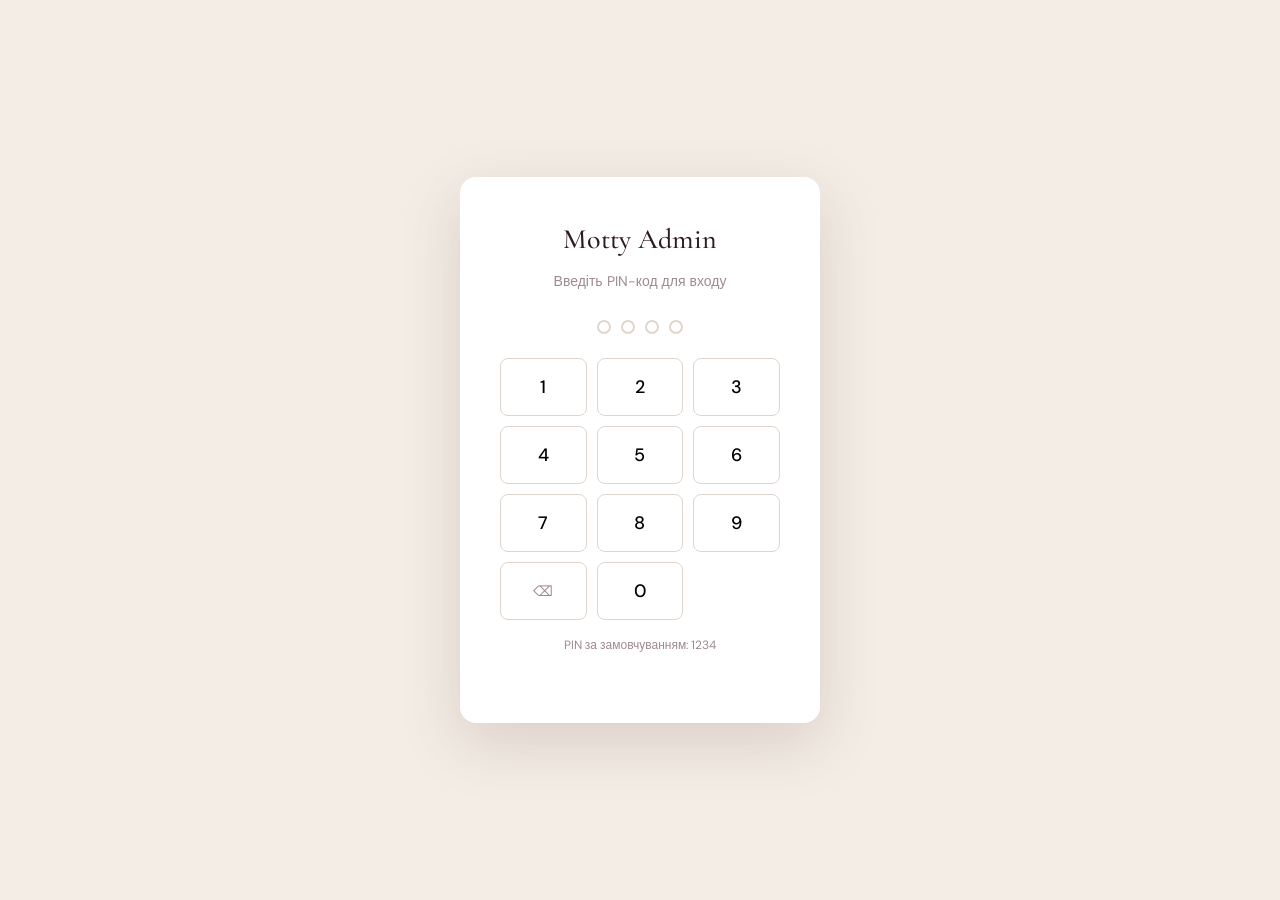
==== admin.html @ df40e2c7 "initial commit" ====
<!DOCTYPE html>
<html lang="uk">
<head>
<meta charset="UTF-8">
<meta name="viewport" content="width=device-width, initial-scale=1.0">
<title>Адмінка — Motty Handmade</title>
<link rel="stylesheet" href="css/base.css">
<link rel="stylesheet" href="css/admin.css">
</head>
<body>
<script>
// Run immediately (not DOMContentLoaded) for instant display
(function(){
  var auth;
  try { auth = sessionStorage.getItem('motty_admin_auth'); } catch(e){}
  if (auth === 'ok') {
    document.addEventListener('DOMContentLoaded', function(){
      document.getElementById('loginScreen').style.display = 'none';
      document.getElementById('appScreen').style.display = 'grid';
      Admin.initLogin();
    });
  } else {
    document.addEventListener('DOMContentLoaded', function(){
      document.getElementById('loginScreen').style.display = 'flex';
      document.getElementById('appScreen').style.display = 'none';
      Admin.initLogin();
    });
  }
})();
</script>

<!-- ═══ LOGIN ═══ -->
<div id="loginScreen" class="admin-login" style="display:none">
  <div class="admin-login-box">
    <h2>Motty Admin</h2>
    <p>Введіть PIN-код для входу</p>
    <div class="admin-pin">
      <div class="pin-dot" id="pd0"></div>
      <div class="pin-dot" id="pd1"></div>
      <div class="pin-dot" id="pd2"></div>
      <div class="pin-dot" id="pd3"></div>
    </div>
    <div class="numpad">
      <button class="num-key" onclick="Admin.pressNum('1')">1</button>
      <button class="num-key" onclick="Admin.pressNum('2')">2</button>
      <button class="num-key" onclick="Admin.pressNum('3')">3</button>
      <button class="num-key" onclick="Admin.pressNum('4')">4</button>
      <button class="num-key" onclick="Admin.pressNum('5')">5</button>
      <button class="num-key" onclick="Admin.pressNum('6')">6</button>
      <button class="num-key" onclick="Admin.pressNum('7')">7</button>
      <button class="num-key" onclick="Admin.pressNum('8')">8</button>
      <button class="num-key" onclick="Admin.pressNum('9')">9</button>
      <button class="num-key del" onclick="Admin.pressBack()">⌫</button>
      <button class="num-key" onclick="Admin.pressNum('0')">0</button>
      <div></div>
    </div>
    <p style="font-size:12px;color:var(--mute);margin-top:16px">PIN за замовчуванням: 1234</p>
  </div>
</div>

<!-- ═══ APP ═══ -->
<div id="appScreen" class="admin-layout" style="display:none">

  <!-- Sidebar -->
  <aside class="admin-sidebar">
    <div class="admin-brand">
      <h2>Motty Admin</h2>
      <p>Панель управління</p>
    </div>
    <nav class="admin-nav">
      <button class="admin-nav-item" data-tab="dashboard" onclick="Admin.switchTab('dashboard')">
        <svg width="17" height="17" fill="none" stroke="currentColor" stroke-width="2" viewBox="0 0 24 24"><rect x="3" y="3" width="7" height="7"/><rect x="14" y="3" width="7" height="7"/><rect x="14" y="14" width="7" height="7"/><rect x="3" y="14" width="7" height="7"/></svg>
        Дашборд
      </button>
      <button class="admin-nav-item" data-tab="orders" onclick="Admin.switchTab('orders')">
        <svg width="17" height="17" fill="none" stroke="currentColor" stroke-width="2" viewBox="0 0 24 24"><path d="M6 2L3 6v14a2 2 0 002 2h14a2 2 0 002-2V6l-3-4z"/><line x1="3" y1="6" x2="21" y2="6"/><path d="M16 10a4 4 0 01-8 0"/></svg>
        Замовлення
      </button>
      <button class="admin-nav-item" data-tab="products" onclick="Admin.switchTab('products')">
        <svg width="17" height="17" fill="none" stroke="currentColor" stroke-width="2" viewBox="0 0 24 24"><path d="M21 16V8a2 2 0 00-1-1.73l-7-4a2 2 0 00-2 0l-7 4A2 2 0 003 8v8a2 2 0 001 1.73l7 4a2 2 0 002 0l7-4A2 2 0 0021 16z"/></svg>
        Товари
      </button>
      <button class="admin-nav-item" data-tab="settings" onclick="Admin.switchTab('settings')">
        <svg width="17" height="17" fill="none" stroke="currentColor" stroke-width="2" viewBox="0 0 24 24"><circle cx="12" cy="12" r="3"/><path d="M19.4 15a1.65 1.65 0 00.33 1.82l.06.06a2 2 0 010 2.83 2 2 0 01-2.83 0l-.06-.06a1.65 1.65 0 00-1.82-.33 1.65 1.65 0 00-1 1.51V21a2 2 0 01-4 0v-.09A1.65 1.65 0 009 19.4a1.65 1.65 0 00-1.82.33l-.06.06a2 2 0 01-2.83-2.83l.06-.06A1.65 1.65 0 004.68 15a1.65 1.65 0 00-1.51-1H3a2 2 0 010-4h.09A1.65 1.65 0 004.6 9a1.65 1.65 0 00-.33-1.82l-.06-.06a2 2 0 012.83-2.83l.06.06A1.65 1.65 0 009 4.68a1.65 1.65 0 001-1.51V3a2 2 0 014 0v.09a1.65 1.65 0 001 1.51 1.65 1.65 0 001.82-.33l.06-.06a2 2 0 012.83 2.83l-.06.06A1.65 1.65 0 0019.4 9a1.65 1.65 0 001.51 1H21a2 2 0 010 4h-.09a1.65 1.65 0 00-1.51 1z"/></svg>
        Налаштування
      </button>
    </nav>
    <div class="admin-logout">
      <a href="index.html" style="display:block;margin-bottom:8px;font-size:13px;color:#9E8A8E">← До магазину</a>
      <button onclick="Admin.logout()">Вийти</button>
    </div>
  </aside>

  <!-- Main -->
  <div class="admin-main">
    <div class="admin-topbar">
      <h1 id="adminPageTitle">Дашборд</h1>
      <span style="font-size:13px;color:var(--mute)" id="adminDate"></span>
    </div>

    <div class="admin-content">

      <!-- ── DASHBOARD ── -->
      <div id="tab-dashboard" class="admin-tab">
        <div class="admin-stats">
          <div class="stat-card">
            <div class="label">Всього замовлень</div>
            <div class="value" id="statOrders">0</div>
            <div class="sub">за весь час</div>
          </div>
          <div class="stat-card">
            <div class="label">Виручка</div>
            <div class="value" id="statRevenue">0 ₴</div>
            <div class="sub">загальна</div>
          </div>
          <div class="stat-card">
            <div class="label">Нові замовлення</div>
            <div class="value" id="statNew">0</div>
            <div class="sub delta-ok">потребують обробки</div>
          </div>
          <div class="stat-card">
            <div class="label">Сьогодні</div>
            <div class="value" id="statToday">0</div>
            <div class="sub">замовлень</div>
          </div>
        </div>
        <div class="admin-table-wrap">
          <div class="admin-table-head">
            <h3>Останні замовлення</h3>
            <button class="btn btn-outline btn-sm" onclick="Admin.switchTab('orders')">Всі замовлення</button>
          </div>
          <div style="overflow-x:auto">
            <table>
              <thead><tr>
                <th>ID</th><th>Покупець</th><th>Телефон</th>
                <th>Сума</th><th>Статус</th><th>Дата</th><th>Дія</th>
              </tr></thead>
              <tbody id="recentOrdersBody"></tbody>
            </table>
          </div>
        </div>
      </div>

      <!-- ── ORDERS ── -->
      <div id="tab-orders" class="admin-tab" style="display:none">
        <div class="admin-table-wrap">
          <div class="admin-table-head">
            <h3>Всі замовлення</h3>
            <div class="admin-search">
              <input type="text" placeholder="Пошук за ID, ім'ям, телефоном..."
                oninput="Admin.searchOrders(this.value)">
            </div>
          </div>
          <div style="overflow-x:auto">
            <table>
              <thead><tr>
                <th>ID</th><th>Покупець</th><th>Товари</th>
                <th>Сума</th><th>Доставка</th><th>Статус</th><th>Дата</th><th>Дія</th>
              </tr></thead>
              <tbody id="ordersBody"></tbody>
            </table>
          </div>
        </div>
      </div>

      <!-- ── PRODUCTS ── -->
      <div id="tab-products" class="admin-tab" style="display:none">
        <div class="admin-table-wrap">
          <div class="admin-table-head">
            <h3>Товари</h3>
            <div class="admin-search">
              <input type="text" placeholder="Пошук за назвою або SKU..."
                oninput="Admin.searchProducts(this.value)">
              <button class="btn btn-primary btn-sm" onclick="Admin.openProductModal()">+ Додати товар</button>
            </div>
          </div>
          <div style="overflow-x:auto">
            <table>
              <thead><tr>
                <th>Фото</th><th>Назва / SKU</th><th>Категорія</th>
                <th>Ціна</th><th>Наявність</th><th>Дії</th>
              </tr></thead>
              <tbody id="productsBody"></tbody>
            </table>
          </div>
        </div>
      </div>

      <!-- ── SETTINGS ── -->
      <div id="tab-settings" class="admin-tab" style="display:none">
        <div class="settings-grid">
          <div class="settings-card">
            <h4>Контакти магазину</h4>
            <div class="field"><label>Телефон</label><input id="settingPhone" type="tel"></div>
            <div class="field"><label>Telegram</label><input id="settingTelegram" type="text" placeholder="@username"></div>
            <div class="field"><label>Instagram</label><input id="settingInstagram" type="text" placeholder="@username"></div>
            <div class="field"><label>Email</label><input id="settingEmail" type="email"></div>
          </div>
          <div class="settings-card">
            <h4>Telegram Bot (для замовлень)</h4>
            <div class="field"><label>Bot Token</label><input id="settingTgToken" type="text" placeholder="1234567890:ABC..."></div>
            <div class="field"><label>Chat ID</label><input id="settingTgChat" type="text" placeholder="-100..."></div>
            <div style="background:var(--soft);border-radius:8px;padding:12px;font-size:13px;color:var(--mute);line-height:1.6">
              💡 Створіть бота через <a href="https://t.me/BotFather" target="_blank" style="color:var(--acc)">@BotFather</a>, отримайте токен. Chat ID — ваш Telegram ID або ID групи.
            </div>
          </div>
          <div class="settings-card">
            <h4>Загальні налаштування</h4>
            <div class="field"><label>Безкоштовна доставка від (₴)</label><input id="settingFreeFrom" type="number"></div>
            <div class="field"><label>PIN-код адмінки</label><input id="settingPin" type="text" maxlength="4" placeholder="4 цифри"></div>
          </div>
          <div class="settings-card">
            <h4>Дані</h4>
            <p style="font-size:13px;color:var(--mute);margin-bottom:16px">Замовлення та налаштування зберігаються в localStorage браузера.</p>
            <button class="btn btn-outline btn-sm" onclick="exportOrders()">📥 Експорт замовлень CSV</button>
            <button class="btn btn-outline btn-sm" style="margin-top:8px;color:var(--bad);border-color:var(--bad)" onclick="clearOrders()">🗑 Очистити замовлення</button>
          </div>
        </div>
        <div style="margin-top:24px">
          <button class="btn btn-primary" onclick="Admin.saveSettings()">Зберегти налаштування</button>
        </div>
      </div>

    </div>
  </div>
</div>

<!-- Product Modal -->
<div class="admin-modal-overlay" id="productModal">
  <div class="admin-modal" style="max-width:700px">
    <button class="admin-modal-close" onclick="Admin.closeProductModal()">×</button>
    <h3 id="productModalTitle">Новий товар</h3>
    <div style="display:grid;grid-template-columns:1fr 1fr;gap:14px">

      <!-- Фото -->
      <div style="grid-column:span 2">
        <label style="font-size:12px;font-weight:500;color:var(--mute);text-transform:uppercase;letter-spacing:.06em;display:block;margin-bottom:8px">Фото товару (JPEG / PNG)</label>
        <div style="display:flex;align-items:center;gap:14px;padding:14px;border:2px dashed var(--line);border-radius:var(--r-sm);background:var(--soft);cursor:pointer;transition:.2s" onclick="document.getElementById('pmImgFile').click()" id="pmDropZone">
          <img id="pmImgPreview" src="" alt="" style="width:72px;height:72px;object-fit:cover;border-radius:8px;display:none">
          <div>
            <p style="font-size:14px;font-weight:500;color:var(--acc);margin:0">Оберіть файл або перетягніть сюди</p>
            <p style="font-size:12px;color:var(--mute);margin:4px 0 0">JPG, PNG до 5 MB</p>
          </div>
        </div>
        <input type="file" id="pmImgFile" accept="image/jpeg,image/png,image/webp" style="display:none" onchange="Admin.previewImg(this)">
      </div>

      <!-- UA fields -->
      <div style="grid-column:span 2">
        <label style="font-size:12px;font-weight:500;color:var(--mute);text-transform:uppercase;letter-spacing:.06em;display:block;margin-bottom:6px">Назва (UA) *</label>
        <input id="pmTitle" type="text" placeholder="Назва товару" style="width:100%;padding:10px 12px;border:1.5px solid var(--line);border-radius:var(--r-sm);font-size:14px;background:var(--bg);outline:none">
      </div>
      <div style="grid-column:span 2">
        <label style="font-size:12px;font-weight:500;color:var(--mute);text-transform:uppercase;letter-spacing:.06em;display:block;margin-bottom:6px">Назва (EN)</label>
        <input id="pmTitleEn" type="text" placeholder="Product name" style="width:100%;padding:10px 12px;border:1.5px solid var(--line);border-radius:var(--r-sm);font-size:14px;background:var(--bg);outline:none">
      </div>

      <div>
        <label style="font-size:12px;font-weight:500;color:var(--mute);text-transform:uppercase;letter-spacing:.06em;display:block;margin-bottom:6px">SKU</label>
        <input id="pmSku" type="text" placeholder="M-XXX" style="width:100%;padding:10px 12px;border:1.5px solid var(--line);border-radius:var(--r-sm);font-size:14px;background:var(--bg);outline:none">
      </div>
      <div>
        <label style="font-size:12px;font-weight:500;color:var(--mute);text-transform:uppercase;letter-spacing:.06em;display:block;margin-bottom:6px">Категорія</label>
        <select id="pmCat" style="width:100%;padding:10px 12px;border:1.5px solid var(--line);border-radius:var(--r-sm);font-size:14px;background:var(--bg);outline:none">
          <option value="decor">Декор для дому</option>
          <option value="jewelry">Прикраси</option>
          <option value="figures">Фігурки</option>
          <option value="holidays">До свят</option>
          <option value="print3d">3D-друк</option>
          <option value="personal">Персональний подарунок</option>
        </select>
      </div>

      <div>
        <label style="font-size:12px;font-weight:500;color:var(--mute);text-transform:uppercase;letter-spacing:.06em;display:block;margin-bottom:6px">Ціна (₴) *</label>
        <input id="pmPrice" type="number" style="width:100%;padding:10px 12px;border:1.5px solid var(--line);border-radius:var(--r-sm);font-size:14px;background:var(--bg);outline:none">
      </div>
      <div>
        <label style="font-size:12px;font-weight:500;color:var(--mute);text-transform:uppercase;letter-spacing:.06em;display:block;margin-bottom:6px">Стара ціна (₴)</label>
        <input id="pmOld" type="number" style="width:100%;padding:10px 12px;border:1.5px solid var(--line);border-radius:var(--r-sm);font-size:14px;background:var(--bg);outline:none">
      </div>

      <div>
        <label style="font-size:12px;font-weight:500;color:var(--mute);text-transform:uppercase;letter-spacing:.06em;display:block;margin-bottom:6px">Бейдж</label>
        <select id="pmBadge" style="width:100%;padding:10px 12px;border:1.5px solid var(--line);border-radius:var(--r-sm);font-size:14px;background:var(--bg);outline:none">
          <option value="">Немає</option>
          <option value="hit">Хіт</option>
          <option value="new">Нове</option>
          <option value="sale">Знижка</option>
        </select>
      </div>
      <div>
        <label style="font-size:12px;font-weight:500;color:var(--mute);text-transform:uppercase;letter-spacing:.06em;display:block;margin-bottom:6px">Наявність</label>
        <select id="pmStock" style="width:100%;padding:10px 12px;border:1.5px solid var(--line);border-radius:var(--r-sm);font-size:14px;background:var(--bg);outline:none">
          <option value="in">В наявності</option>
          <option value="order">Під замовлення</option>
          <option value="out">Немає</option>
        </select>
      </div>

      <div style="grid-column:span 2">
        <label style="font-size:12px;font-weight:500;color:var(--mute);text-transform:uppercase;letter-spacing:.06em;display:block;margin-bottom:6px">Короткий опис (UA)</label>
        <input id="pmShort" type="text" placeholder="Одне речення" style="width:100%;padding:10px 12px;border:1.5px solid var(--line);border-radius:var(--r-sm);font-size:14px;background:var(--bg);outline:none">
      </div>
      <div style="grid-column:span 2">
        <label style="font-size:12px;font-weight:500;color:var(--mute);text-transform:uppercase;letter-spacing:.06em;display:block;margin-bottom:6px">Короткий опис (EN)</label>
        <input id="pmShortEn" type="text" placeholder="Short description" style="width:100%;padding:10px 12px;border:1.5px solid var(--line);border-radius:var(--r-sm);font-size:14px;background:var(--bg);outline:none">
      </div>
      <div style="grid-column:span 2">
        <label style="font-size:12px;font-weight:500;color:var(--mute);text-transform:uppercase;letter-spacing:.06em;display:block;margin-bottom:6px">Повний опис (UA)</label>
        <textarea id="pmDesc" placeholder="Детальний опис товару..." style="width:100%;padding:10px 12px;border:1.5px solid var(--line);border-radius:var(--r-sm);font-size:14px;background:var(--bg);outline:none;resize:vertical;min-height:80px"></textarea>
      </div>
      <div style="grid-column:span 2">
        <label style="font-size:12px;font-weight:500;color:var(--mute);text-transform:uppercase;letter-spacing:.06em;display:block;margin-bottom:6px">Повний опис (EN)</label>
        <textarea id="pmDescEn" placeholder="Full product description..." style="width:100%;padding:10px 12px;border:1.5px solid var(--line);border-radius:var(--r-sm);font-size:14px;background:var(--bg);outline:none;resize:vertical;min-height:80px"></textarea>
      </div>
      <div style="grid-column:span 2">
        <label style="font-size:12px;font-weight:500;color:var(--mute);text-transform:uppercase;letter-spacing:.06em;display:block;margin-bottom:6px">Варіанти (через кому)</label>
        <input id="pmOptions" type="text" placeholder="Колір 1, Колір 2" style="width:100%;padding:10px 12px;border:1.5px solid var(--line);border-radius:var(--r-sm);font-size:14px;background:var(--bg);outline:none">
      </div>
    </div>
    <div class="admin-modal-footer">
      <button class="btn btn-ghost" onclick="Admin.closeProductModal()">Скасувати</button>
      <button class="btn btn-primary" onclick="Admin.saveProduct()">Зберегти</button>
    </div>
  </div>
</div>

<div id="toast" class="toast"></div>

<script src="js/images.js"></script>
<script src="js/i18n.js"></script>
<script src="js/data.js"></script>
<script src="js/store.js"></script>
<script src="js/admin.js"></script>
<script>
document.addEventListener('DOMContentLoaded', () => {
  document.getElementById('adminDate').textContent =
    new Date().toLocaleDateString('uk-UA', {weekday:'long', day:'numeric', month:'long'});
  Admin.initLogin();
});

function exportOrders() {
  const orders = Store.getOrders();
  if (!orders.length) { showToast('Замовлень немає'); return; }
  const rows = [['ID','Дата','Ім\'я','Телефон','Товари','Доставка','Оплата','Сума','Статус']];
  orders.forEach(o => {
    rows.push([
      o.id,
      new Date(o.date).toLocaleDateString('uk-UA'),
      o.name, o.phone,
      (o.items||[]).map(i => i.product?.title + '×' + i.qty).join('; '),
      o.delivery, o.payment,
      o.total,
      o.status,
    ]);
  });
  const csv = rows.map(r => r.map(v => '"' + String(v||'').replace(/"/g,'""') + '"').join(',')).join('\n');
  const blob = new Blob(['\uFEFF' + csv], { type: 'text/csv;charset=utf-8' });
  const a = document.createElement('a');
  a.href = URL.createObjectURL(blob);
  a.download = 'motty-orders-' + new Date().toISOString().slice(0,10) + '.csv';
  a.click();
  showToast('Експорт завантажено ✓');
}

Admin.previewImg = function(input){
  if(!input.files||!input.files[0]) return;
  const file = input.files[0];
  if(file.size > 5*1024*1024){ showToast('Файл завеликий (макс 5 MB)'); return; }
  const reader = new FileReader();
  reader.onload = function(e){
    const prev = document.getElementById('pmImgPreview');
    if(prev){ prev.src=e.target.result; prev.style.display='block'; }
  };
  reader.readAsDataURL(file);
};

function clearOrders() {
  if (!confirm('Видалити всі замовлення? Цю дію не можна скасувати.')) return;
  localStorage.removeItem('motty_orders');
  Admin.renderDashboard();
  showToast('Замовлення очищено');
}
</script>
</body>
</html>
---- css/base.css ----
@import url('https://fonts.googleapis.com/css2?family=Cormorant+Garamond:ital,wght@0,400;0,500;0,600;1,400;1,500&family=DM+Sans:wght@300;400;500;600&display=swap');

:root {
  --acc:       #6E4146;
  --acc-h:     #C89D8C;
  --acc-soft:  #F3E8ED;
  --acc-ink:   #FFFFFF;
  --bg:        #FAF6F1;
  --surface:   #FFFFFF;
  --soft:      #F3EDE5;
  --line:      #E0D5CC;
  --ink:       #2C1A1F;
  --ink2:      #5A4040;
  --mute:      #9E8A8E;
  --ok:        #4A7C59;
  --ok-soft:   #DFF5E8;
  --bad:       #B03030;
  --bad-soft:  #FFE8E8;
  --warn:      #C47A2A;
  --r:         12px;
  --r-sm:      8px;
  --shadow:    0 2px 20px rgba(110,65,70,.10);
  --shadow-lg: 0 20px 60px rgba(110,65,70,.18);
  --ff-serif:  'Cormorant Garamond',Georgia,serif;
  --ff-sans:   'DM Sans',-apple-system,sans-serif;
  --max-w:     1200px;
  --nav-h:     66px;
  --ease:      cubic-bezier(.4,0,.2,1);
}

*,*::before,*::after{box-sizing:border-box;margin:0;padding:0}
html{scroll-behavior:smooth}
body{font-family:var(--ff-sans);background:var(--bg);color:var(--ink);font-size:16px;line-height:1.6;-webkit-font-smoothing:antialiased;overflow-x:hidden}
img{max-width:100%;display:block}
a{color:inherit;text-decoration:none}
button{cursor:pointer;font-family:var(--ff-sans);border:none;background:none}
input,select,textarea{font-family:var(--ff-sans);font-size:14px;color:var(--ink)}
ul{list-style:none}

/* ── Wrap ── */
.wrap{max-width:var(--max-w);margin:0 auto;padding:0 24px}

/* ── Buttons ── */
.btn{display:inline-flex;align-items:center;gap:8px;padding:12px 26px;border-radius:50px;font-size:14px;font-weight:500;transition:.22s var(--ease);white-space:nowrap;cursor:pointer;border:none}
.btn-primary{background:var(--acc);color:#fff}
.btn-primary:hover{background:var(--acc-h);transform:translateY(-1px);box-shadow:0 6px 20px rgba(110,65,70,.25)}
.btn-outline{background:transparent;color:var(--acc);border:1.5px solid var(--acc)}
.btn-outline:hover{background:var(--acc);color:#fff}
.btn-ghost{background:transparent;color:var(--mute);padding:12px 0}
.btn-ghost:hover{color:var(--acc)}
.btn-sm{padding:8px 18px;font-size:13px}
.btn-icon{width:40px;height:40px;border-radius:50%;display:flex;align-items:center;justify-content:center;border:1.5px solid var(--line);transition:.22s var(--ease)}
.btn-icon:hover{border-color:var(--acc);color:var(--acc)}
.btn-block{width:100%;justify-content:center}

/* ── Badges ── */
.badge{display:inline-block;padding:3px 10px;border-radius:50px;font-size:11px;font-weight:500}
.badge-hit{background:var(--acc);color:#fff}
.badge-new{background:var(--ok);color:#fff}
.badge-sale{background:var(--warn);color:#fff}

/* ── Fields ── */
.field{margin-bottom:16px}
.field label{display:block;font-size:12px;font-weight:500;color:var(--mute);text-transform:uppercase;letter-spacing:.06em;margin-bottom:6px}
.field input,.field select,.field textarea{width:100%;padding:11px 14px;border:1.5px solid var(--line);border-radius:var(--r-sm);background:var(--bg);outline:none;transition:.22s}
.field input:focus,.field select:focus,.field textarea:focus{border-color:var(--acc)}
.field textarea{resize:vertical;min-height:80px}
.field-row{display:grid;grid-template-columns:1fr 1fr;gap:12px}

/* ── Section label ── */
.section-label{font-size:11px;letter-spacing:.14em;text-transform:uppercase;color:var(--mute);display:block;margin-bottom:10px}

/* ── Topbar ── */
.topbar{background:var(--acc);color:rgba(255,255,255,.9);text-align:center;padding:9px 16px;font-size:13px}
.topbar b{color:#fff}

/* ── Nav ── */
.nav{background:var(--surface);border-bottom:1px solid var(--line);position:sticky;top:0;z-index:200;transition:box-shadow .3s}
.nav.scrolled{box-shadow:0 2px 20px rgba(110,65,70,.10)}
.nav-inner{display:flex;align-items:center;justify-content:space-between;height:var(--nav-h);max-width:var(--max-w);margin:0 auto;padding:0 24px}
.nav-logo{font-family:var(--ff-serif);font-size:22px;font-weight:600;color:var(--acc);display:flex;flex-direction:column;line-height:1.1}
.nav-logo small{font-size:10px;letter-spacing:.16em;text-transform:uppercase;color:var(--mute);font-family:var(--ff-sans);font-weight:400}
.nav-links{display:flex;gap:32px}
.nav-links a{font-size:14px;color:var(--mute);transition:.22s;padding-bottom:2px;border-bottom:1.5px solid transparent}
.nav-links a:hover,.nav-links a.active{color:var(--acc);border-bottom-color:var(--acc)}
.nav-actions{display:flex;align-items:center;gap:10px}
.nav-icon-btn{position:relative;width:40px;height:40px;border-radius:50%;display:flex;align-items:center;justify-content:center;transition:.22s;color:var(--ink2)}
.nav-icon-btn:hover{background:var(--soft);color:var(--acc)}
.nav-badge{position:absolute;top:4px;right:4px;width:16px;height:16px;border-radius:50%;background:var(--acc);color:#fff;font-size:9px;font-weight:700;display:flex;align-items:center;justify-content:center;line-height:1}
.lang-btn{font-size:12px;font-weight:600;color:var(--mute);padding:5px 10px;border-radius:6px;transition:.22s;letter-spacing:.04em}
.lang-btn.active,.lang-btn:hover{background:var(--soft);color:var(--acc)}
.hamburger{display:none;flex-direction:column;gap:5px;padding:6px;width:40px;height:40px;align-items:center;justify-content:center}
.hamburger span{width:20px;height:1.5px;background:var(--ink);display:block;transition:.3s}
.hamburger.open span:nth-child(1){transform:rotate(45deg) translate(4px,4px)}
.hamburger.open span:nth-child(2){opacity:0;transform:translateX(-8px)}
.hamburger.open span:nth-child(3){transform:rotate(-45deg) translate(4px,-4px)}

/* ── Mobile menu ── */
.mobile-overlay{display:none;position:fixed;inset:0;background:rgba(0,0,0,.45);z-index:300;opacity:0;transition:opacity .3s}
.mobile-overlay.open{display:block;opacity:1}
.mobile-panel{position:fixed;top:0;right:-320px;bottom:0;width:300px;background:var(--surface);padding:24px;z-index:301;transition:right .35s var(--ease);display:flex;flex-direction:column}
.mobile-panel.open{right:0}
.mobile-close{align-self:flex-end;margin-bottom:20px;color:var(--mute)}
.mobile-panel nav a{display:block;padding:14px 0;border-bottom:1px solid var(--line);font-size:16px;color:var(--ink);transition:.22s}
.mobile-panel nav a:hover{color:var(--acc);padding-left:6px}
.mobile-lang{display:flex;gap:8px;margin-top:20px}

/* ── Toast ── */
.toast{position:fixed;bottom:28px;left:50%;transform:translateX(-50%) translateY(16px);background:var(--ink);color:#fff;padding:12px 22px;border-radius:50px;font-size:14px;font-weight:500;opacity:0;transition:.3s var(--ease);pointer-events:none;z-index:999;white-space:nowrap}
.toast.show{opacity:1;transform:translateX(-50%) translateY(0)}

/* ── Scroll reveal ── */
.reveal,.reveal-left,.reveal-right,.reveal-scale{opacity:0;transition:opacity .7s var(--ease),transform .7s var(--ease)}
.reveal{transform:translateY(28px)}
.reveal-left{transform:translateX(-32px)}
.reveal-right{transform:translateX(32px)}
.reveal-scale{transform:scale(.94);transition:opacity .6s var(--ease),transform .6s var(--ease)}
.reveal.visible,.reveal-left.visible,.reveal-right.visible,.reveal-scale.visible{opacity:1;transform:none}
.stagger > *{opacity:0;transform:translateY(20px);transition:opacity .5s var(--ease),transform .5s var(--ease)}
.stagger.visible > *{opacity:1;transform:none}
.stagger.visible > *:nth-child(1){transition-delay:.0s}
.stagger.visible > *:nth-child(2){transition-delay:.08s}
.stagger.visible > *:nth-child(3){transition-delay:.16s}
.stagger.visible > *:nth-child(4){transition-delay:.24s}
.stagger.visible > *:nth-child(5){transition-delay:.32s}
.stagger.visible > *:nth-child(6){transition-delay:.40s}
.stagger.visible > *:nth-child(7){transition-delay:.48s}
.stagger.visible > *:nth-child(8){transition-delay:.56s}
/* Fallback: if JS disabled or observer fails */
@media(prefers-reduced-motion:reduce){
  .reveal,.reveal-left,.reveal-right,.reveal-scale,.stagger>*{opacity:1!important;transform:none!important}
}

/* ── Drawers ── */
.drawer-overlay{display:none;position:fixed;inset:0;background:rgba(0,0,0,.45);z-index:400}
.drawer-overlay.open{display:block}
.drawer{position:fixed;top:0;right:-440px;bottom:0;width:420px;background:var(--surface);z-index:401;transition:right .35s var(--ease);display:flex;flex-direction:column;box-shadow:-4px 0 30px rgba(0,0,0,.08)}
.drawer.open{right:0}
.drawer-head{padding:22px 24px;border-bottom:1px solid var(--line);display:flex;justify-content:space-between;align-items:center}
.drawer-head h3{font-family:var(--ff-serif);font-size:22px;font-weight:500}
.drawer-body{flex:1;overflow-y:auto;padding:20px 24px}
.drawer-foot{padding:20px 24px;border-top:1px solid var(--line)}

/* ── Cart items ── */
.cart-item{display:flex;gap:14px;padding-bottom:18px;margin-bottom:18px;border-bottom:1px solid var(--line)}
.cart-item-img{width:72px;height:72px;border-radius:8px;object-fit:cover;flex-shrink:0}
.cart-item-info{flex:1}
.cart-item-info h5{font-size:14px;font-weight:500;margin-bottom:3px}
.cart-item-info p{font-size:13px;color:var(--mute)}
.cart-item-price{font-weight:600;color:var(--acc);margin-top:4px}
.cart-item-qty{display:flex;align-items:center;gap:8px;margin-top:6px}
.qty-btn{width:28px;height:28px;border-radius:50%;border:1.5px solid var(--line);display:flex;align-items:center;justify-content:center;font-size:15px;transition:.2s}
.qty-btn:hover{border-color:var(--acc);color:var(--acc)}
.qty-val{font-size:14px;font-weight:500;min-width:20px;text-align:center}
.cart-item-remove{color:var(--mute);font-size:18px;align-self:flex-start;transition:.2s}
.cart-item-remove:hover{color:var(--bad)}

/* ── Wish items ── */
.wish-item{display:flex;gap:14px;padding-bottom:16px;margin-bottom:16px;border-bottom:1px solid var(--line);align-items:center}
.wish-item-img{width:64px;height:64px;border-radius:8px;object-fit:cover;flex-shrink:0}
.wish-item-info{flex:1}
.wish-item-info h5{font-size:14px;font-weight:500;margin-bottom:2px}
.wish-item-price{font-size:15px;font-weight:600;color:var(--acc)}

/* ── Empty state ── */
.empty-state{text-align:center;padding:48px 20px;color:var(--mute)}
.empty-state svg{margin:0 auto 16px;opacity:.3}
.empty-state h3{font-family:var(--ff-serif);font-size:22px;color:var(--ink);margin-bottom:8px}

/* ── Footer ── */
.footer{background:#1F1017;color:#C9B5BC;padding:60px 0 28px}
.footer-grid{display:grid;grid-template-columns:1.6fr 1fr 1fr 1fr;gap:40px;margin-bottom:44px}
.footer-logo{font-family:var(--ff-serif);font-size:22px;color:#F9E8EE;margin-bottom:12px}
.footer-logo small{display:block;font-size:10px;letter-spacing:.16em;text-transform:uppercase;color:#9E8A8E;font-family:var(--ff-sans)}
.footer p{font-size:14px;line-height:1.7;max-width:260px}
.footer-col h5{font-size:11px;letter-spacing:.12em;text-transform:uppercase;color:#F9E8EE;margin-bottom:14px}
.footer-col a{display:block;font-size:14px;color:#C9B5BC;margin-bottom:9px;transition:.22s}
.footer-col a:hover{color:#F9E8EE}
.footer-bottom{border-top:1px solid rgba(255,255,255,.08);padding-top:22px;display:flex;justify-content:space-between;font-size:13px}
.social-links{display:flex;gap:10px;margin-top:18px}
.social-link{width:36px;height:36px;border-radius:50%;border:1px solid rgba(255,255,255,.15);display:flex;align-items:center;justify-content:center;color:#C9B5BC;transition:.22s}
.social-link:hover{border-color:var(--acc);color:var(--acc)}

/* ── Responsive base ── */
@media(max-width:768px){
  .nav-links{display:none}
  .hamburger{display:flex}
  .footer-grid{grid-template-columns:1fr 1fr;gap:28px}
  .footer-bottom{flex-direction:column;gap:10px;text-align:center}
  .field-row{grid-template-columns:1fr}
  .drawer{width:100%;right:-100%}
}
@media(max-width:480px){
  .footer-grid{grid-template-columns:1fr}
  .wrap{padding:0 16px}
}
---- css/admin.css ----
/* ═══════════════════════════════════
   ADMIN — адмінка
═══════════════════════════════════ */

.admin-layout {
  display: grid; grid-template-columns: 240px 1fr;
  min-height: 100vh;
}
.admin-sidebar {
  background: #1F1017; color: #C9B5BC;
  padding: 0; position: sticky; top: 0;
  height: 100vh; overflow-y: auto;
  display: flex; flex-direction: column;
}
.admin-brand {
  padding: 24px 20px; border-bottom: 1px solid rgba(255,255,255,.08);
}
.admin-brand h2 {
  font-family: var(--ff-serif); font-size: 20px; color: #F9E8EE;
}
.admin-brand p { font-size: 12px; color: #9E8A8E; margin-top: 2px; }
.admin-nav { padding: 16px 0; flex: 1; }
.admin-nav-item {
  display: flex; align-items: center; gap: 10px;
  padding: 12px 20px; font-size: 14px; color: #C9B5BC;
  cursor: pointer; transition: var(--transition); border: none;
  background: none; width: 100%; text-align: left;
}
.admin-nav-item:hover { background: rgba(255,255,255,.06); color: #F9E8EE; }
.admin-nav-item.active { background: rgba(110,65,70,.35); color: #F9E8EE; }
.admin-nav-item svg { opacity: .7; flex-shrink: 0; }
.admin-logout {
  padding: 20px; border-top: 1px solid rgba(255,255,255,.08);
}
.admin-logout button {
  width: 100%; padding: 10px; background: rgba(255,255,255,.06);
  border: none; color: #C9B5BC; border-radius: var(--r-sm);
  font-size: 13px; font-family: var(--ff-sans); transition: var(--transition);
}
.admin-logout button:hover { background: rgba(255,255,255,.12); color: #F9E8EE; }

.admin-main { background: var(--bg); overflow: hidden; }
.admin-topbar {
  background: var(--surface); border-bottom: 1px solid var(--line);
  padding: 16px 28px; display: flex;
  justify-content: space-between; align-items: center;
}
.admin-topbar h1 {
  font-family: var(--ff-serif); font-size: 24px; font-weight: 500;
}
.admin-content { padding: 28px; }

/* ── Stat cards ── */
.admin-stats {
  display: grid; grid-template-columns: repeat(4, 1fr);
  gap: 16px; margin-bottom: 28px;
}
.stat-card {
  background: var(--surface); border-radius: var(--r);
  border: 1px solid var(--line); padding: 20px 22px;
}
.stat-card .label { font-size: 12px; color: var(--mute); text-transform: uppercase; letter-spacing: .08em; margin-bottom: 8px; }
.stat-card .value { font-family: var(--ff-serif); font-size: 32px; font-weight: 500; color: var(--ink); line-height: 1; }
.stat-card .sub { font-size: 12px; color: var(--mute); margin-top: 6px; }
.stat-card .delta-ok  { color: var(--ok); }
.stat-card .delta-bad { color: var(--bad); }

/* ── Table ── */
.admin-table-wrap {
  background: var(--surface); border-radius: var(--r);
  border: 1px solid var(--line); overflow: hidden;
}
.admin-table-head {
  padding: 16px 20px; border-bottom: 1px solid var(--line);
  display: flex; justify-content: space-between; align-items: center; gap: 12px;
}
.admin-table-head h3 { font-family: var(--ff-serif); font-size: 18px; font-weight: 500; }
.admin-search {
  display: flex; gap: 8px; align-items: center;
}
.admin-search input {
  padding: 8px 12px; border: 1.5px solid var(--line);
  border-radius: var(--r-sm); font-size: 13px; background: var(--bg);
  outline: none; width: 220px;
}
.admin-search input:focus { border-color: var(--acc); }
table { width: 100%; border-collapse: collapse; }
th {
  padding: 12px 16px; text-align: left; font-size: 11px;
  font-weight: 600; text-transform: uppercase; letter-spacing: .08em;
  color: var(--mute); border-bottom: 1px solid var(--line);
  background: var(--soft);
}
td {
  padding: 14px 16px; font-size: 14px;
  border-bottom: 1px solid var(--line);
  vertical-align: middle;
}
tr:last-child td { border-bottom: none; }
tr:hover td { background: var(--soft); }
.td-img {
  width: 44px; height: 44px; border-radius: 6px;
  object-fit: cover;
}
.td-actions { display: flex; gap: 6px; }
.td-action {
  padding: 6px 12px; border-radius: var(--r-sm); font-size: 12px;
  font-weight: 500; border: 1.5px solid var(--line);
  background: none; transition: var(--transition);
}
.td-action:hover { border-color: var(--acc); color: var(--acc); }
.td-action.del:hover { border-color: var(--bad); color: var(--bad); }

/* ── Status badges ── */
.status {
  display: inline-block; padding: 3px 10px;
  border-radius: 50px; font-size: 11px; font-weight: 500;
}
.status-new     { background: var(--acc-soft); color: var(--acc); }
.status-process { background: var(--warn-soft); color: var(--warn); }
.status-sent    { background: #E3F0FF; color: #1A6BC4; }
.status-done    { background: var(--ok-soft); color: var(--ok); }
.status-cancel  { background: var(--bad-soft); color: var(--bad); }

/* ── Product form / modal ── */
.admin-modal-overlay {
  display: none; position: fixed; inset: 0; z-index: 600;
  background: rgba(0,0,0,.5); overflow-y: auto; padding: 40px 20px;
}
.admin-modal-overlay.open { display: flex; align-items: flex-start; justify-content: center; }
.admin-modal {
  background: var(--surface); border-radius: 16px;
  max-width: 640px; width: 100%; margin: auto;
  padding: 32px; position: relative;
}
.admin-modal h3 {
  font-family: var(--ff-serif); font-size: 22px;
  font-weight: 500; margin-bottom: 24px;
}
.admin-modal-close {
  position: absolute; top: 16px; right: 16px;
  background: none; border: none; color: var(--mute); font-size: 22px;
}
.admin-modal-close:hover { color: var(--ink); }
.admin-form-grid { display: grid; grid-template-columns: 1fr 1fr; gap: 14px; }
.admin-form-full { grid-column: span 2; }
.admin-modal-footer {
  display: flex; justify-content: flex-end; gap: 10px;
  margin-top: 24px; padding-top: 20px;
  border-top: 1px solid var(--line);
}

/* ── Login ── */
.admin-login {
  min-height: 100vh; display: flex;
  align-items: center; justify-content: center;
  background: var(--soft);
}
.admin-login-box {
  background: var(--surface); border-radius: 16px;
  padding: 40px; width: 360px; box-shadow: var(--shadow-lg);
  text-align: center;
}
.admin-login-box h2 {
  font-family: var(--ff-serif); font-size: 28px;
  font-weight: 500; margin-bottom: 8px;
}
.admin-login-box p { color: var(--mute); font-size: 14px; margin-bottom: 28px; }
.admin-pin {
  display: flex; justify-content: center; gap: 10px; margin-bottom: 24px;
}
.pin-dot {
  width: 14px; height: 14px; border-radius: 50%;
  border: 2px solid var(--line); transition: var(--transition);
}
.pin-dot.filled { background: var(--acc); border-color: var(--acc); }
.numpad {
  display: grid; grid-template-columns: repeat(3, 1fr);
  gap: 10px;
}
.num-key {
  padding: 16px; border: 1.5px solid var(--line);
  border-radius: var(--r-sm); font-size: 18px; font-weight: 500;
  background: none; transition: var(--transition);
}
.num-key:hover { border-color: var(--acc); color: var(--acc); }
.num-key.del { font-size: 14px; color: var(--mute); }

/* ── Settings ── */
.settings-grid { display: grid; grid-template-columns: 1fr 1fr; gap: 20px; }
.settings-card {
  background: var(--surface); border-radius: var(--r);
  border: 1px solid var(--line); padding: 24px;
}
.settings-card h4 {
  font-size: 15px; font-weight: 600;
  margin-bottom: 18px; padding-bottom: 12px;
  border-bottom: 1px solid var(--line);
}

/* ── Responsive Admin ── */
@media (max-width: 900px) {
  .admin-layout { grid-template-columns: 1fr; }
  .admin-sidebar { display: none; }
  .admin-stats { grid-template-columns: 1fr 1fr; }
}
@media (max-width: 600px) {
  .admin-stats { grid-template-columns: 1fr; }
  .admin-form-grid { grid-template-columns: 1fr; }
  .admin-form-full { grid-column: span 1; }
  .settings-grid { grid-template-columns: 1fr; }
}
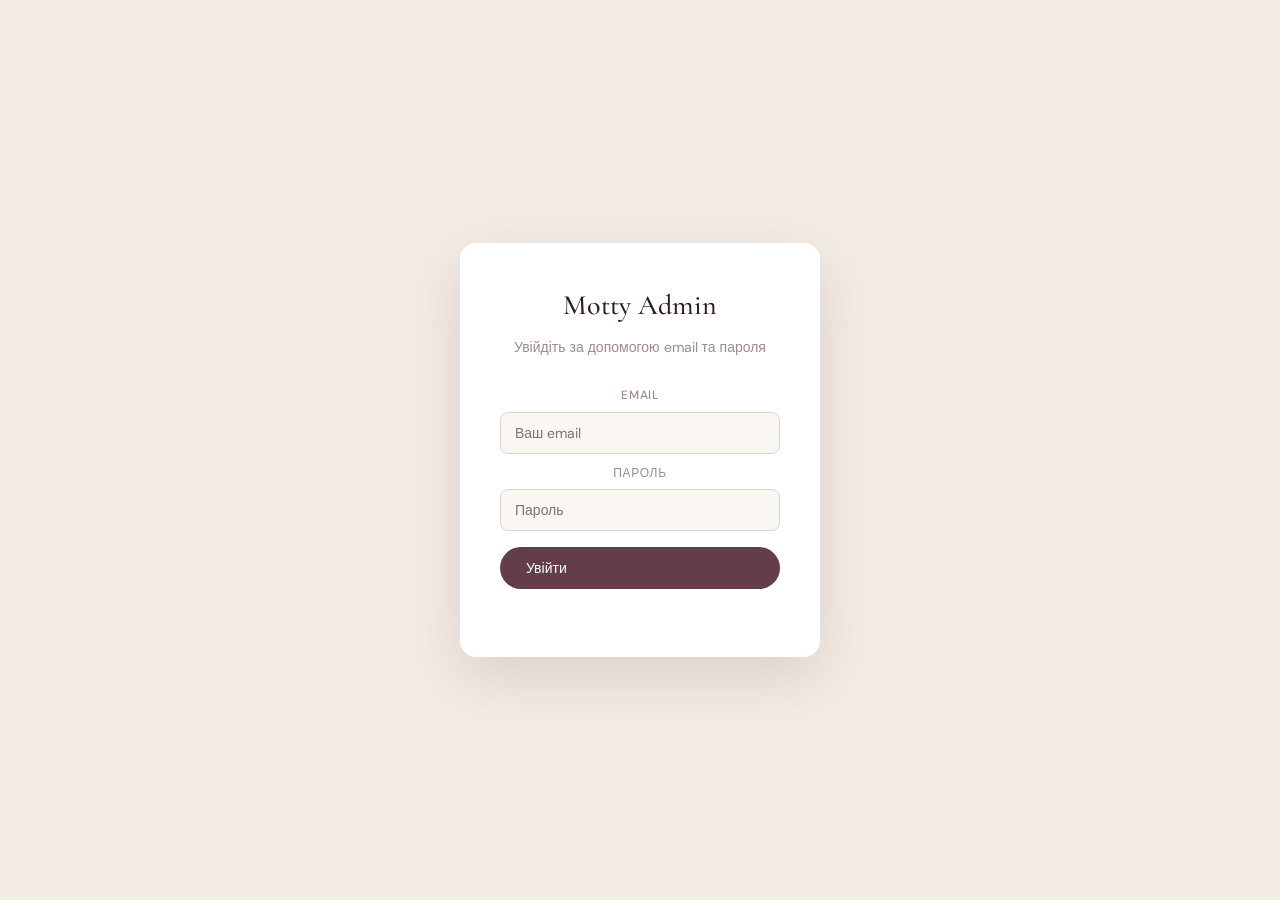
==== commit 28d90b69: "add supabase backend to the project" ====
--- a/admin.html
+++ b/admin.html
@@ -8,54 +8,18 @@
 <link rel="stylesheet" href="css/admin.css">
 </head>
 <body>
-<script>
-// Run immediately (not DOMContentLoaded) for instant display
-(function(){
-  var auth;
-  try { auth = sessionStorage.getItem('motty_admin_auth'); } catch(e){}
-  if (auth === 'ok') {
-    document.addEventListener('DOMContentLoaded', function(){
-      document.getElementById('loginScreen').style.display = 'none';
-      document.getElementById('appScreen').style.display = 'grid';
-      Admin.initLogin();
-    });
-  } else {
-    document.addEventListener('DOMContentLoaded', function(){
-      document.getElementById('loginScreen').style.display = 'flex';
-      document.getElementById('appScreen').style.display = 'none';
-      Admin.initLogin();
-    });
-  }
-})();
-</script>
+
 
 <!-- ═══ LOGIN ═══ -->
 <div id="loginScreen" class="admin-login" style="display:none">
-  <div class="admin-login-box">
+  <form class="admin-login-box" onsubmit="event.preventDefault();Admin.login()">
     <h2>Motty Admin</h2>
-    <p>Введіть PIN-код для входу</p>
-    <div class="admin-pin">
-      <div class="pin-dot" id="pd0"></div>
-      <div class="pin-dot" id="pd1"></div>
-      <div class="pin-dot" id="pd2"></div>
-      <div class="pin-dot" id="pd3"></div>
-    </div>
-    <div class="numpad">
-      <button class="num-key" onclick="Admin.pressNum('1')">1</button>
-      <button class="num-key" onclick="Admin.pressNum('2')">2</button>
-      <button class="num-key" onclick="Admin.pressNum('3')">3</button>
-      <button class="num-key" onclick="Admin.pressNum('4')">4</button>
-      <button class="num-key" onclick="Admin.pressNum('5')">5</button>
-      <button class="num-key" onclick="Admin.pressNum('6')">6</button>
-      <button class="num-key" onclick="Admin.pressNum('7')">7</button>
-      <button class="num-key" onclick="Admin.pressNum('8')">8</button>
-      <button class="num-key" onclick="Admin.pressNum('9')">9</button>
-      <button class="num-key del" onclick="Admin.pressBack()">⌫</button>
-      <button class="num-key" onclick="Admin.pressNum('0')">0</button>
-      <div></div>
-    </div>
-    <p style="font-size:12px;color:var(--mute);margin-top:16px">PIN за замовчуванням: 1234</p>
-  </div>
+    <p>Увійдіть за допомогою email та пароля</p>
+    <div class="field" style="margin:18px 0 10px"><label for="adminEmail">Email</label><input id="adminEmail" type="email" autocomplete="username" required placeholder="Ваш email"></div>
+    <div class="field" style="margin-bottom:16px"><label for="adminPassword">Пароль</label><input id="adminPassword" type="password" autocomplete="current-password" required placeholder="Пароль"></div>
+    <button class="btn btn-primary" type="submit" style="width:100%">Увійти</button>
+    <p id="loginError" style="font-size:12px;color:#b44;margin-top:12px"></p>
+  </form>
 </div>
 
 <!-- ═══ APP ═══ -->
@@ -207,7 +171,6 @@
           <div class="settings-card">
             <h4>Загальні налаштування</h4>
             <div class="field"><label>Безкоштовна доставка від (₴)</label><input id="settingFreeFrom" type="number"></div>
-            <div class="field"><label>PIN-код адмінки</label><input id="settingPin" type="text" maxlength="4" placeholder="4 цифри"></div>
           </div>
           <div class="settings-card">
             <h4>Дані</h4>
@@ -328,6 +291,8 @@
 
 <div id="toast" class="toast"></div>
 
+<script src="https://cdn.jsdelivr.net/npm/@supabase/supabase-js@2"></script>
+<script src="js/supabase.js"></script>
 <script src="js/images.js"></script>
 <script src="js/i18n.js"></script>
 <script src="js/data.js"></script>
--- a/css/base.css
+++ b/css/base.css
@@ -1,7 +1,8 @@
 @import url('https://fonts.googleapis.com/css2?family=Cormorant+Garamond:ital,wght@0,400;0,500;0,600;1,400;1,500&family=DM+Sans:wght@300;400;500;600&display=swap');
 
 :root {
-  --acc:       #6E4146;
+  --acc:       #633d49;
+  --acc-l:     #909B85;
   --acc-h:     #C89D8C;
   --acc-soft:  #F3E8ED;
   --acc-ink:   #FFFFFF;
@@ -68,7 +69,7 @@
 .field-row{display:grid;grid-template-columns:1fr 1fr;gap:12px}
 
 /* ── Section label ── */
-.section-label{font-size:11px;letter-spacing:.14em;text-transform:uppercase;color:var(--mute);display:block;margin-bottom:10px}
+.section-label{font-size:11px;letter-spacing:.14em;text-transform:uppercase;color:var(--acc-l);display:block;margin-bottom:10px}
 
 /* ── Topbar ── */
 .topbar{background:var(--acc);color:rgba(255,255,255,.9);text-align:center;padding:9px 16px;font-size:13px}
@@ -77,9 +78,10 @@
 /* ── Nav ── */
 .nav{background:var(--surface);border-bottom:1px solid var(--line);position:sticky;top:0;z-index:200;transition:box-shadow .3s}
 .nav.scrolled{box-shadow:0 2px 20px rgba(110,65,70,.10)}
-.nav-inner{display:flex;align-items:center;justify-content:space-between;height:var(--nav-h);max-width:var(--max-w);margin:0 auto;padding:0 24px}
-.nav-logo{font-family:var(--ff-serif);font-size:22px;font-weight:600;color:var(--acc);display:flex;flex-direction:column;line-height:1.1}
-.nav-logo small{font-size:10px;letter-spacing:.16em;text-transform:uppercase;color:var(--mute);font-family:var(--ff-sans);font-weight:400}
+.nav-inner{display:flex;align-items:center;justify-content:space-between;height:var(--nav-h);max-width:var(--max-w);margin:0 auto}
+.logo-link{display:flex;align-items:center;gap:4px}
+.logo-title{font-family:var(--ff-serif);font-size:32px;font-weight:600;color:var(--acc);display:flex;flex-direction:column;line-height:.9;letter-spacing:3%}
+.logo-title small{font-size:9px;letter-spacing:.16em;text-transform:uppercase;color:var(--acc-l);font-family:var(--ff-sans);font-weight:400}
 .nav-links{display:flex;gap:32px}
 .nav-links a{font-size:14px;color:var(--mute);transition:.22s;padding-bottom:2px;border-bottom:1.5px solid transparent}
 .nav-links a:hover,.nav-links a.active{color:var(--acc);border-bottom-color:var(--acc)}
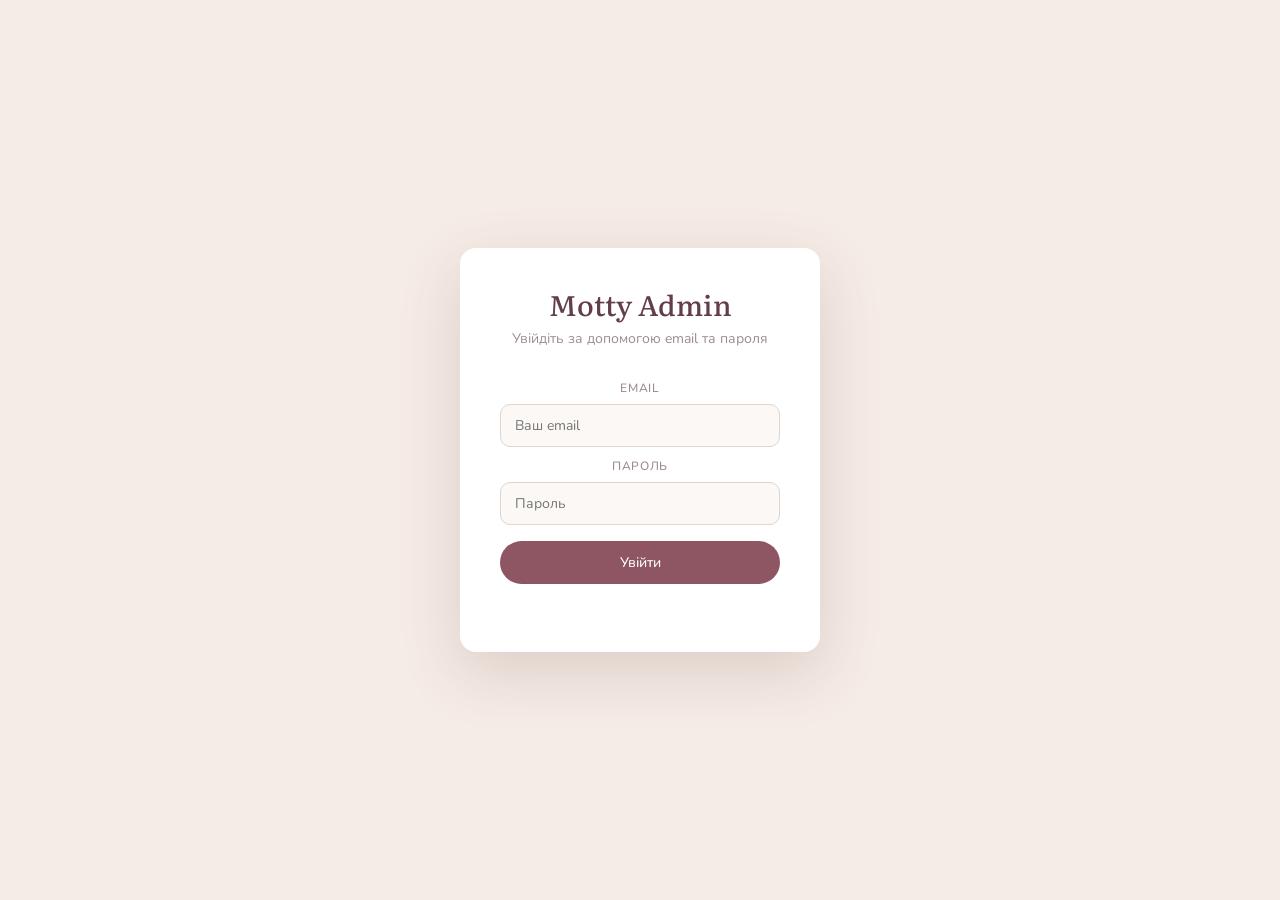
==== commit 9fa6705e: "translate cart to english" ====
--- a/admin.html
+++ b/admin.html
@@ -26,7 +26,7 @@
 <div id="appScreen" class="admin-layout" style="display:none">
 
   <!-- Sidebar -->
-  <aside class="admin-sidebar">
+  <aside class="admin-sidebar" id="adminSidebar">
     <div class="admin-brand">
       <h2>Motty Admin</h2>
       <p>Панель управління</p>
@@ -55,9 +55,14 @@
     </div>
   </aside>
 
+  <button class="admin-sidebar-backdrop" id="adminSidebarBackdrop" type="button" aria-label="Close menu" onclick="closeAdminSidebar()"></button>
+
   <!-- Main -->
   <div class="admin-main">
     <div class="admin-topbar">
+      <button class="admin-menu-toggle" type="button" aria-label="Open menu" aria-controls="adminSidebar" aria-expanded="false" onclick="toggleAdminSidebar()">
+        <svg width="22" height="22" fill="none" stroke="currentColor" stroke-width="2" viewBox="0 0 24 24" aria-hidden="true"><path d="M4 6h16M4 12h16M4 18h16"/></svg>
+      </button>
       <h1 id="adminPageTitle">Дашборд</h1>
       <span style="font-size:13px;color:var(--mute)" id="adminDate"></span>
     </div>
@@ -135,8 +140,8 @@
             <div class="admin-search">
               <input type="text" placeholder="Пошук за назвою або SKU..."
                 oninput="Admin.searchProducts(this.value)">
-              <button class="btn btn-primary btn-sm" onclick="Admin.openProductModal()">+ Додати товар</button>
             </div>
+            <button class="btn btn-primary btn-sm" onclick="Admin.openProductModal()">+ Додати товар</button>
           </div>
           <div style="overflow-x:auto">
             <table>
@@ -299,6 +304,33 @@
 <script src="js/store.js"></script>
 <script src="js/admin.js"></script>
 <script>
+function toggleAdminSidebar() {
+  var app = document.getElementById('appScreen');
+  var open = app.classList.toggle('admin-sidebar-open');
+  document.body.classList.toggle('admin-menu-open', open);
+  var toggle = document.querySelector('.admin-menu-toggle');
+  if (toggle) toggle.setAttribute('aria-expanded', String(open));
+}
+
+function closeAdminSidebar() {
+  var app = document.getElementById('appScreen');
+  if (!app) return;
+  app.classList.remove('admin-sidebar-open');
+  document.body.classList.remove('admin-menu-open');
+  var toggle = document.querySelector('.admin-menu-toggle');
+  if (toggle) toggle.setAttribute('aria-expanded', 'false');
+}
+
+document.addEventListener('keydown', function(event) {
+  if (event.key === 'Escape') closeAdminSidebar();
+});
+document.addEventListener('click', function(event) {
+  if (event.target.closest('.admin-nav-item')) closeAdminSidebar();
+});
+window.addEventListener('resize', function() {
+  if (window.innerWidth > 900) closeAdminSidebar();
+});
+
 document.addEventListener('DOMContentLoaded', () => {
   document.getElementById('adminDate').textContent =
     new Date().toLocaleDateString('uk-UA', {weekday:'long', day:'numeric', month:'long'});
--- a/css/base.css
+++ b/css/base.css
@@ -1,29 +1,37 @@
-@import url('https://fonts.googleapis.com/css2?family=Cormorant+Garamond:ital,wght@0,400;0,500;0,600;1,400;1,500&family=DM+Sans:wght@300;400;500;600&display=swap');
+
+@import url('https://fonts.googleapis.com/css2?family=Literata:ital,opsz,wght@0,7..72,200..900;1,7..72,200..900&family=Nunito:ital,wght@0,200..1000;1,200..1000&display=swap');
 
 :root {
-  --acc:       #633d49;
-  --acc-l:     #909B85;
+  --acc:       #8e5562;
+  --acc-l:     #909b85;
   --acc-h:     #C89D8C;
   --acc-soft:  #F3E8ED;
   --acc-ink:   #FFFFFF;
-  --bg:        #FAF6F1;
+  --bg:        #FBF8F5;
   --surface:   #FFFFFF;
-  --soft:      #F3EDE5;
-  --line:      #E0D5CC;
-  --ink:       #2C1A1F;
-  --ink2:      #5A4040;
+  --soft:      #F5ECE5;
+  --line:      #e0d5cc;
+  --ink:       #646263;
+  --ink2:      #633d49;
   --mute:      #9E8A8E;
   --ok:        #4A7C59;
   --ok-soft:   #DFF5E8;
   --bad:       #B03030;
   --bad-soft:  #FFE8E8;
   --warn:      #C47A2A;
-  --r:         12px;
-  --r-sm:      8px;
+  --sun:       #f9d988;
+  --sun-ink:   #2c1a1f;
+  --grad1: linear-gradient(125deg, #f8e8ed 0%, #f0d4e0 55%, #d7a1bb 100%);
+  --grad2: linear-gradient(125deg, #eef5ee 0%, #c3d3c3 55%, #a1ab97 100%);
+  --grad3: linear-gradient(125deg, #f5eef8 0%, #dbbee5 55%, #cfaeda 100%);
+  --grad4: linear-gradient(125deg, #d8eaf7 0%, #c5ddef 55%, #a9cae3 100%);
+  --grad5: linear-gradient(125deg, #fce3c8 0%, #e3bd99 55%, #d4a16f 100%);
+  --r:         22px;
+  --r-sm:      10px;
   --shadow:    0 2px 20px rgba(110,65,70,.10);
   --shadow-lg: 0 20px 60px rgba(110,65,70,.18);
-  --ff-serif:  'Cormorant Garamond',Georgia,serif;
-  --ff-sans:   'DM Sans',-apple-system,sans-serif;
+  --ff-serif:  'Literata',Georgia,serif;
+  --ff-sans:   'Nunito',-apple-system,sans-serif;
   --max-w:     1200px;
   --nav-h:     66px;
   --ease:      cubic-bezier(.4,0,.2,1);
@@ -31,20 +39,21 @@
 
 *,*::before,*::after{box-sizing:border-box;margin:0;padding:0}
 html{scroll-behavior:smooth}
-body{font-family:var(--ff-sans);background:var(--bg);color:var(--ink);font-size:16px;line-height:1.6;-webkit-font-smoothing:antialiased;overflow-x:hidden}
+body{font-family:var(--ff-sans);background:var(--bg);color:var(--ink);font-size:18px;line-height:1.6;-webkit-font-smoothing:antialiased;overflow-x:hidden}
 img{max-width:100%;display:block}
 a{color:inherit;text-decoration:none}
 button{cursor:pointer;font-family:var(--ff-sans);border:none;background:none}
 input,select,textarea{font-family:var(--ff-sans);font-size:14px;color:var(--ink)}
 ul{list-style:none}
+h2{font-family: var(--ff-serif);font-size: clamp(28px, 3.5vw, 44px);font-weight:500;line-height: 1.15;margin-bottom: 14px;color: var(--ink2);}
 
 /* ── Wrap ── */
 .wrap{max-width:var(--max-w);margin:0 auto;padding:0 24px}
 
 /* ── Buttons ── */
-.btn{display:inline-flex;align-items:center;gap:8px;padding:12px 26px;border-radius:50px;font-size:14px;font-weight:500;transition:.22s var(--ease);white-space:nowrap;cursor:pointer;border:none}
+.btn{align-items:center;gap:8px;padding:12px 26px;border-radius:50px;font-size:14px;font-weight:500;transition:.22s var(--ease);white-space:nowrap;cursor:pointer;border:none}
 .btn-primary{background:var(--acc);color:#fff}
-.btn-primary:hover{background:var(--acc-h);transform:translateY(-1px);box-shadow:0 6px 20px rgba(110,65,70,.25)}
+.btn-primary:hover{background:var(--acc-l);transform:translateY(-1px)}
 .btn-outline{background:transparent;color:var(--acc);border:1.5px solid var(--acc)}
 .btn-outline:hover{background:var(--acc);color:#fff}
 .btn-ghost{background:transparent;color:var(--mute);padding:12px 0}
@@ -53,12 +62,14 @@
 .btn-icon{width:40px;height:40px;border-radius:50%;display:flex;align-items:center;justify-content:center;border:1.5px solid var(--line);transition:.22s var(--ease)}
 .btn-icon:hover{border-color:var(--acc);color:var(--acc)}
 .btn-block{width:100%;justify-content:center}
+.highlight{background:#E8C4A4;color:var(--ink2);padding:0px 4px;border-radius:6px}
 
 /* ── Badges ── */
 .badge{display:inline-block;padding:3px 10px;border-radius:50px;font-size:11px;font-weight:500}
-.badge-hit{background:var(--acc);color:#fff}
-.badge-new{background:var(--ok);color:#fff}
-.badge-sale{background:var(--warn);color:#fff}
+.badge-hit{background: rgba(142, 85, 98, 0.7);box-shadow:var(--shadow);backdrop-filter: blur(6px);-webkit-backdrop-filter: blur(6px);color:#fff}
+.badge-new{background: rgba(74, 124, 89, 0.7);backdrop-filter: blur(6px);
+-webkit-backdrop-filter: blur(6px);box-shadow:var(--shadow);color:#fff;}
+.badge-sale{background:var(--sun);color:var(--sun-ink)}
 
 /* ── Fields ── */
 .field{margin-bottom:16px}
@@ -69,28 +80,49 @@
 .field-row{display:grid;grid-template-columns:1fr 1fr;gap:12px}
 
 /* ── Section label ── */
-.section-label{font-size:11px;letter-spacing:.14em;text-transform:uppercase;color:var(--acc-l);display:block;margin-bottom:10px}
+.section-label{font-size:14px;letter-spacing:.1em;text-transform:uppercase;font-weight:500;color:var(--acc-l);display:block;margin-bottom:20px}
 
 /* ── Topbar ── */
-.topbar{background:var(--acc);color:rgba(255,255,255,.9);text-align:center;padding:9px 16px;font-size:13px}
-.topbar b{color:#fff}
+.topbar{
+  background:var(--acc);
+  padding:9px 16px;}
+.topbar-inner{
+  max-width:var(--max-w);
+  margin:0 auto;
+  display:flex;
+  align-items:center;
+  justify-content:center;
+  gap:34px;
+  flex-wrap:wrap;
+} 
+.topbar-span{
+  display:flex;
+  align-items:center;
+  gap:6px;
+  color:var(--acc-soft);
+  font-size:13px} 
+.topbar-icon{
+  stroke:var(--acc-soft);
+  fill:none;
+}
 
 /* ── Nav ── */
-.nav{background:var(--surface);border-bottom:1px solid var(--line);position:sticky;top:0;z-index:200;transition:box-shadow .3s}
+.nav{background:var(--surface);box-shadow:var(--shadow);position:sticky;top:0;z-index:200;transition:box-shadow .3s}
 .nav.scrolled{box-shadow:0 2px 20px rgba(110,65,70,.10)}
 .nav-inner{display:flex;align-items:center;justify-content:space-between;height:var(--nav-h);max-width:var(--max-w);margin:0 auto}
 .logo-link{display:flex;align-items:center;gap:4px}
-.logo-title{font-family:var(--ff-serif);font-size:32px;font-weight:600;color:var(--acc);display:flex;flex-direction:column;line-height:.9;letter-spacing:3%}
+.logo-title{font-family:var(--ff-serif);font-size:26px;font-weight:600;color:var(--ink2);display:flex;flex-direction:column;line-height:.98;letter-spacing:3%}
 .logo-title small{font-size:9px;letter-spacing:.16em;text-transform:uppercase;color:var(--acc-l);font-family:var(--ff-sans);font-weight:400}
 .nav-links{display:flex;gap:32px}
-.nav-links a{font-size:14px;color:var(--mute);transition:.22s;padding-bottom:2px;border-bottom:1.5px solid transparent}
+.nav-links a{font-family:var(--ff-sans);font-size:14px;font-weight:400;text-transform:uppercase;letter-spacing:.16em;color:var(--acc-l);transition:.22s;padding-bottom:2px;border-bottom:1.5px solid transparent}
 .nav-links a:hover,.nav-links a.active{color:var(--acc);border-bottom-color:var(--acc)}
 .nav-actions{display:flex;align-items:center;gap:10px}
 .nav-icon-btn{position:relative;width:40px;height:40px;border-radius:50%;display:flex;align-items:center;justify-content:center;transition:.22s;color:var(--ink2)}
 .nav-icon-btn:hover{background:var(--soft);color:var(--acc)}
 .nav-badge{position:absolute;top:4px;right:4px;width:16px;height:16px;border-radius:50%;background:var(--acc);color:#fff;font-size:9px;font-weight:700;display:flex;align-items:center;justify-content:center;line-height:1}
+.lang-switcher{display:flex;gap:1px}
 .lang-btn{font-size:12px;font-weight:600;color:var(--mute);padding:5px 10px;border-radius:6px;transition:.22s;letter-spacing:.04em}
-.lang-btn.active,.lang-btn:hover{background:var(--soft);color:var(--acc)}
+.lang-btn.active,.lang-btn:hover{background:var(--acc);color:var(--acc-soft)}
 .hamburger{display:none;flex-direction:column;gap:5px;padding:6px;width:40px;height:40px;align-items:center;justify-content:center}
 .hamburger span{width:20px;height:1.5px;background:var(--ink);display:block;transition:.3s}
 .hamburger.open span:nth-child(1){transform:rotate(45deg) translate(4px,4px)}
@@ -172,12 +204,13 @@
 /* ── Footer ── */
 .footer{background:#1F1017;color:#C9B5BC;padding:60px 0 28px}
 .footer-grid{display:grid;grid-template-columns:1.6fr 1fr 1fr 1fr;gap:40px;margin-bottom:44px}
-.footer-logo{font-family:var(--ff-serif);font-size:22px;color:#F9E8EE;margin-bottom:12px}
-.footer-logo small{display:block;font-size:10px;letter-spacing:.16em;text-transform:uppercase;color:#9E8A8E;font-family:var(--ff-sans)}
-.footer p{font-size:14px;line-height:1.7;max-width:260px}
+.footer p{font-size:14px;line-height:1.7}
 .footer-col h5{font-size:11px;letter-spacing:.12em;text-transform:uppercase;color:#F9E8EE;margin-bottom:14px}
 .footer-col a{display:block;font-size:14px;color:#C9B5BC;margin-bottom:9px;transition:.22s}
 .footer-col a:hover{color:#F9E8EE}
+.footer-logo-link{display: flex;align-items: center;gap: 4px;margin-bottom: 12px;}
+.footer-logo-link p{font-family:var(--ff-serif);font-size:26px;font-weight:600;color:var(--acc-ink);display:flex;flex-direction:column;line-height:.98;letter-spacing:3%}
+.footer-logo-link small{font-size: 9px;letter-spacing: .16em;text-transform:uppercase;color: var(--acc-l);font-family: var(--ff-sans);font-weight: 400;}
 .footer-bottom{border-top:1px solid rgba(255,255,255,.08);padding-top:22px;display:flex;justify-content:space-between;font-size:13px}
 .social-links{display:flex;gap:10px;margin-top:18px}
 .social-link{width:36px;height:36px;border-radius:50%;border:1px solid rgba(255,255,255,.15);display:flex;align-items:center;justify-content:center;color:#C9B5BC;transition:.22s}
@@ -185,14 +218,17 @@
 
 /* ── Responsive base ── */
 @media(max-width:768px){
+  .topbar{display:none}
   .nav-links{display:none}
   .hamburger{display:flex}
   .footer-grid{grid-template-columns:1fr 1fr;gap:28px}
   .footer-bottom{flex-direction:column;gap:10px;text-align:center}
   .field-row{grid-template-columns:1fr}
   .drawer{width:100%;right:-100%}
+  .nav-inner{padding:0 16px}
 }
 @media(max-width:480px){
   .footer-grid{grid-template-columns:1fr}
   .wrap{padding:0 16px}
-}
+  .nav-inner{padding:0 16px}
+}
--- a/css/admin.css
+++ b/css/admin.css
@@ -39,7 +39,9 @@
 }
 .admin-logout button:hover { background: rgba(255,255,255,.12); color: #F9E8EE; }
 
-.admin-main { background: var(--bg); overflow: hidden; }
+.admin-main { background: var(--bg); overflow: hidden; min-width: 0; }
+.admin-menu-toggle { display: none; align-items: center; justify-content: center; width: 42px; height: 42px; border: 1px solid var(--line); border-radius: var(--r-sm); background: var(--surface); color: var(--ink); cursor: pointer; flex: 0 0 auto; }
+.admin-sidebar-backdrop { display: none; }
 .admin-topbar {
   background: var(--surface); border-bottom: 1px solid var(--line);
   padding: 16px 28px; display: flex;
@@ -72,7 +74,7 @@
 }
 .admin-table-head {
   padding: 16px 20px; border-bottom: 1px solid var(--line);
-  display: flex; justify-content: space-between; align-items: center; gap: 12px;
+  display: flex; justify-content: space-between; align-items: center; gap: 12px;flex-wrap: wrap;
 }
 .admin-table-head h3 { font-family: var(--ff-serif); font-size: 18px; font-weight: 500; }
 .admin-search {
@@ -200,11 +202,30 @@
 
 /* ── Responsive Admin ── */
 @media (max-width: 900px) {
-  .admin-layout { grid-template-columns: 1fr; }
-  .admin-sidebar { display: none; }
+  .admin-layout { display: block; width: 100%; min-height: 100vh; }
+  .admin-sidebar {
+    display: flex; position: fixed; inset: 0 auto 0 0; z-index: 1001;
+    width: min(290px, 86vw); height: 100vh; height: 100dvh;
+    transform: translateX(-105%); transition: transform .28s ease;
+    box-shadow: 12px 0 32px rgba(0,0,0,.18); overscroll-behavior: contain;
+  }
+  .admin-layout.admin-sidebar-open .admin-sidebar { transform: translateX(0); }
+  .admin-sidebar-backdrop {
+    display: block; position: fixed; inset: 0; z-index: 1000;
+    border: 0; padding: 0; background: rgba(18,10,14,.48);
+    opacity: 0; visibility: hidden; transition: opacity .25s ease, visibility .25s ease;
+  }
+  .admin-layout.admin-sidebar-open .admin-sidebar-backdrop { opacity: 1; visibility: visible; }
+  .admin-menu-toggle { display: inline-flex; }
+  .admin-topbar { justify-content: flex-start; gap: 14px; }
+  .admin-topbar h1 { min-width: 0; }
+  #adminDate { margin-left: auto; text-align: right; }
+  body.admin-menu-open { overflow: hidden; }
   .admin-stats { grid-template-columns: 1fr 1fr; }
+  .admin-table-wrap { overflow-x: auto; }
 }
 @media (max-width: 600px) {
+  
   .admin-stats { grid-template-columns: 1fr; }
   .admin-form-grid { grid-template-columns: 1fr; }
   .admin-form-full { grid-column: span 1; }
